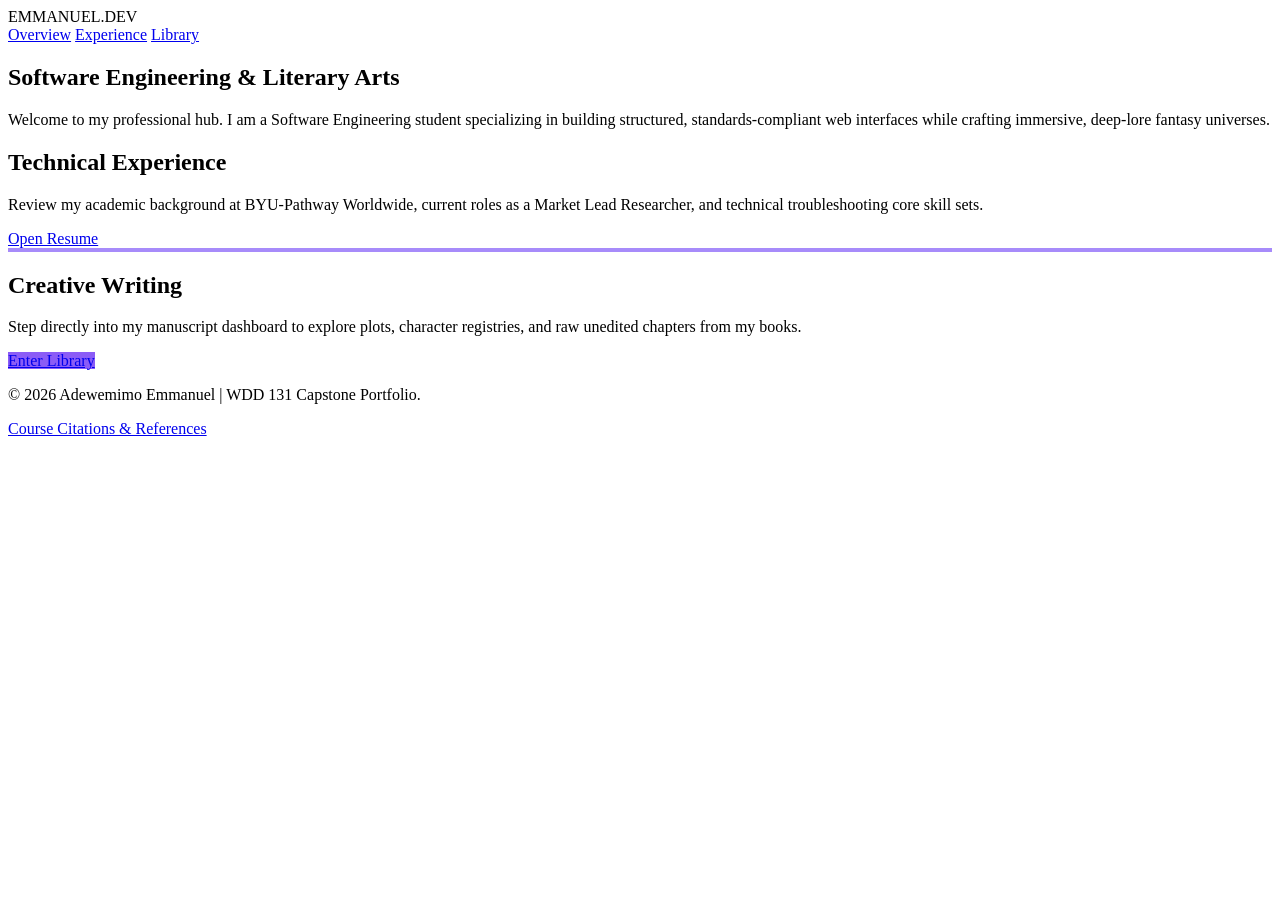
==== project/index.html @ 6c1854cb "project" ====
<!DOCTYPE html>
<html lang="en">
<head>
    <meta charset="UTF-8">
    <meta name="viewport" content="width=device-width, initial-scale=1.0">
    <title>Adewemimo Emmanuel | Portfolio Hub</title>
    <link rel="stylesheet" href="project.css">
    <script src="project.js" defer></script>
</head>
<body>

    <nav>
        <div class="logo">EMMANUEL.DEV</div>
        <div class="nav-links">
            <a href="index.html" class="active">Overview</a>
            <a href="resume.html">Experience</a>
            <a href="library.html">Library</a>
        </div>
    </nav>

    <main class="container">
        <section class="hero">
            <h1>Software Engineering & Literary Arts</h1>
            <p>Welcome to my professional hub. I am a Software Engineering student specializing in building structured, standards-compliant web interfaces while crafting immersive, deep-lore fantasy universes.</p>
        </section>

        <section class="split-gate">
            <div class="gate-card">
                <h2>Technical Experience</h2>
                <p>Review my academic background at BYU-Pathway Worldwide, current roles as a Market Lead Researcher, and technical troubleshooting core skill sets.</p>
                <a href="resume.html" class="btn-link">Open Resume</a>
            </div>
            <div class="gate-card" style="border-top: 4px solid #a78bfa;">
                <h2>Creative Writing</h2>
                <p>Step directly into my manuscript dashboard to explore plots, character registries, and raw unedited chapters from my books.</p>
                <a href="library.html" class="btn-link" style="background-color: #8b5cf6;">Enter Library</a>
            </div>
        </section>
    </main>

    <footer>
        <p>&copy; 2026 Adewemimo Emmanuel | WDD 131 Capstone Portfolio.</p>
        <p><a href="references.html">Course Citations & References</a></p>
    </footer>

</body>
</html>
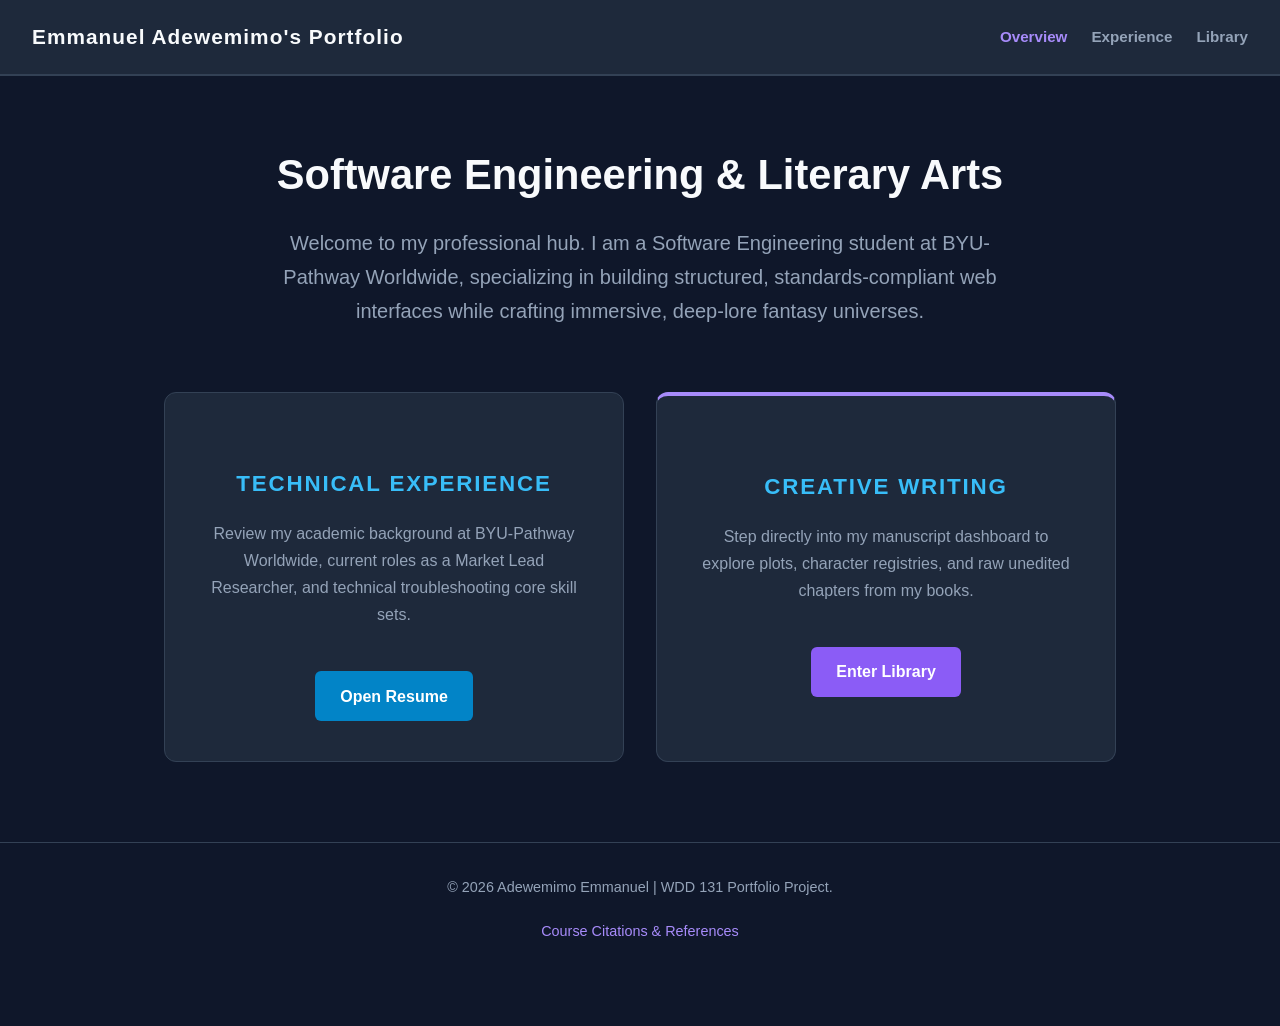
==== commit 9193f7ff: "alt" ====
--- a/project/index.html
+++ b/project/index.html
@@ -10,7 +10,7 @@
 <body>
 
     <nav>
-        <div class="logo">EMMANUEL.DEV</div>
+        <div class="logo">Emmanuel Adewemimo's Portfolio</div>
         <div class="nav-links">
             <a href="index.html" class="active">Overview</a>
             <a href="resume.html">Experience</a>
@@ -21,7 +21,7 @@
     <main class="container">
         <section class="hero">
             <h1>Software Engineering & Literary Arts</h1>
-            <p>Welcome to my professional hub. I am a Software Engineering student specializing in building structured, standards-compliant web interfaces while crafting immersive, deep-lore fantasy universes.</p>
+            <p>Welcome to my professional hub. I am a Software Engineering student at BYU-Pathway Worldwide, specializing in building structured, standards-compliant web interfaces while crafting immersive, deep-lore fantasy universes.</p>
         </section>
 
         <section class="split-gate">
@@ -39,7 +39,7 @@
     </main>
 
     <footer>
-        <p>&copy; 2026 Adewemimo Emmanuel | WDD 131 Capstone Portfolio.</p>
+        <p>&copy; 2026 Adewemimo Emmanuel | WDD 131 Portfolio Project.</p>
         <p><a href="references.html">Course Citations & References</a></p>
     </footer>
 
--- a/project/project.css
+++ b/project/project.css
@@ -0,0 +1,385 @@
+/* ==========================================================================
+   WDD 131 Cohesive Responsive Global CSS Framework
+   ========================================================================== */
+* {
+    box-sizing: border-box;
+    margin: 0;
+    padding: 0;
+}
+
+body {
+    font-family: 'Segoe UI', Tahoma, Geneva, Verdana, sans-serif;
+    background-color: #0f172a;
+    color: #cbd5e1;
+    line-height: 1.7;
+    padding-bottom: 4rem;
+}
+
+/* Nav Shell Layout */
+nav {
+    background-color: #1e293b;
+    padding: 1.2rem 2rem;
+    display: flex;
+    justify-content: space-between;
+    align-items: center;
+    border-bottom: 2px solid #334155;
+    position: sticky;
+    top: 0;
+    z-index: 100;
+}
+
+nav .logo {
+    font-weight: 700;
+    color: #f8fafc;
+    font-size: 1.3rem;
+    letter-spacing: 0.05em;
+}
+
+nav .nav-links {
+    display: flex;
+    gap: 1.5rem;
+}
+
+nav a {
+    color: #94a3b8;
+    text-decoration: none;
+    font-weight: 600;
+    font-size: 0.95rem;
+    transition: color 0.3s ease;
+}
+
+nav a:hover, nav a.active {
+    color: #a78bfa;
+}
+
+/* Shared Core Components */
+.container {
+    max-width: 1000px;
+    margin: 3rem auto;
+    padding: 0 1.5rem;
+}
+
+h1 {
+    font-size: 2.6rem;
+    color: #f8fafc;
+    margin-bottom: 1rem;
+    font-weight: 800;
+}
+
+h2 {
+    color: #38bdf8;
+    font-size: 1.4rem;
+    text-transform: uppercase;
+    letter-spacing: 0.08em;
+    margin-top: 2rem;
+    margin-bottom: 1rem;
+}
+
+p {
+    margin-bottom: 1.2rem;
+    color: #94a3b8;
+}
+
+/* Home View Layout Mechanics */
+.hero {
+    text-align: center;
+    margin: 4rem auto;
+}
+
+.hero p {
+    font-size: 1.25rem;
+    max-width: 750px;
+    margin: 0 auto;
+}
+
+.split-gate {
+    display: grid;
+    grid-template-columns: repeat(auto-fit, minmax(300px, 1fr));
+    gap: 2rem;
+}
+
+.gate-card {
+    background: #1e293b;
+    border: 1px solid #334155;
+    border-radius: 12px;
+    padding: 2.5rem;
+    text-align: center;
+    transition: transform 0.3s ease, border-color 0.3s ease;
+}
+
+.gate-card:hover {
+    transform: translateY(-4px);
+    border-color: #38bdf8;
+}
+
+.btn-link {
+    display: inline-block;
+    margin-top: 1.5rem;
+    background-color: #0284c7;
+    color: #fff;
+    text-decoration: none;
+    padding: 0.7rem 1.6rem;
+    border-radius: 6px;
+    font-weight: 600;
+    transition: background-color 0.2s ease;
+}
+
+.btn-link:hover {
+    background-color: #0369a1;
+}
+
+/* Resume Layout Fields */
+.resume-section {
+    background: #1e293b;
+    padding: 2rem;
+    border-radius: 12px;
+    border: 1px solid #334155;
+    margin-bottom: 1.5rem;
+}
+
+.job-title {
+    font-size: 1.25rem;
+    font-weight: 700;
+    color: #f8fafc;
+    display: flex;
+    justify-content: space-between;
+    flex-wrap: wrap;
+    gap: 0.5rem;
+}
+
+.job-title span {
+    font-size: 0.95rem;
+    color: #64748b;
+}
+
+.company {
+    color: #a78bfa;
+    font-style: italic;
+    margin-bottom: 1rem;
+    font-weight: 500;
+}
+
+.resume-section ul {
+    padding-left: 1.2rem;
+}
+
+.resume-section li {
+    margin-bottom: 0.5rem;
+    color: #cbd5e1;
+}
+
+.skills-grid {
+    display: flex;
+    flex-wrap: wrap;
+    gap: 0.6rem;
+    margin-top: 1rem;
+}
+
+.skill-tag {
+    background: #334155;
+    color: #f8fafc;
+    padding: 0.35rem 0.85rem;
+    border-radius: 6px;
+    font-size: 0.85rem;
+    font-weight: 600;
+}
+
+.responsive-img {
+    max-width: 100%;
+    height: auto;
+    border-radius: 8px;
+    border: 1px solid #334155;
+    margin-top: 1rem;
+}
+
+/* Library Layout Panels */
+.library-grid {
+    display: grid;
+    grid-template-columns: repeat(auto-fit, minmax(320px, 1fr));
+    gap: 2rem;
+    margin-bottom: 3rem;
+}
+
+.book-card {
+    background: #1e293b;
+    border: 1px solid #334155;
+    border-radius: 12px;
+    padding: 2rem;
+    display: flex;
+    flex-direction: column;
+    justify-content: space-between;
+}
+
+.book-title {
+    font-size: 1.6rem;
+    font-weight: 700;
+    color: #f8fafc;
+    margin-bottom: 0.4rem;
+}
+
+.book-tagline {
+    color: #a78bfa;
+    font-size: 0.9rem;
+    margin-bottom: 1.5rem;
+    font-style: italic;
+}
+
+.button-group {
+    display: flex;
+    flex-wrap: wrap;
+    gap: 0.5rem;
+}
+
+.btn-interactive {
+    background-color: #334155;
+    color: #f8fafc;
+    border: none;
+    padding: 0.55rem 1rem;
+    border-radius: 6px;
+    cursor: pointer;
+    font-weight: 600;
+    font-size: 0.85rem;
+    transition: background-color 0.2s ease, color 0.2s ease;
+}
+
+.btn-interactive:hover {
+    background-color: #38bdf8;
+    color: #0f172a;
+}
+
+/* Output Workspace Frame */
+.display-container {
+    background-color: #0b0f19;
+    border: 2px dashed #475569;
+    border-radius: 12px;
+    padding: 2.5rem;
+    min-height: 250px;
+}
+
+.display-label {
+    display: block;
+    color: #38bdf8;
+    font-weight: 700;
+    font-size: 0.85rem;
+    text-transform: uppercase;
+    letter-spacing: 0.1em;
+    margin-bottom: 1rem;
+    border-bottom: 1px solid #1e293b;
+    padding-bottom: 0.5rem;
+}
+
+.display-body-text {
+    color: #e2e8f0;
+    font-size: 1.1rem;
+    line-height: 1.8;
+}
+
+.placeholder-text {
+    color: #475569;
+    font-style: italic;
+    text-align: center;
+    padding-top: 5rem;
+}
+
+/* WDD Form Layout Standards */
+.form-container {
+    background: #1e293b;
+    border: 1px solid #334155;
+    border-radius: 12px;
+    padding: 2.5rem;
+    margin-top: 3rem;
+}
+
+.form-group {
+    margin-bottom: 1.5rem;
+    display: flex;
+    flex-direction: column;
+    gap: 0.5rem;
+}
+
+label {
+    font-weight: 600;
+    color: #f8fafc;
+    font-size: 0.95rem;
+}
+
+input[type="text"], select, textarea {
+    width: 100%;
+    padding: 0.75rem;
+    background-color: #0f172a;
+    border: 1px solid #475569;
+    border-radius: 6px;
+    color: #f8fafc;
+    font-size: 1rem;
+    transition: border-color 0.2s ease;
+}
+
+input[type="text"]:focus, select:focus, textarea:focus {
+    outline: none;
+    border-color: #38bdf8;
+}
+
+.btn-submit {
+    background-color: #a78bfa;
+    color: #0f172a;
+    font-weight: 700;
+    padding: 0.8rem 2rem;
+    border: none;
+    border-radius: 6px;
+    cursor: pointer;
+    font-size: 1rem;
+    transition: background-color 0.2s ease;
+}
+
+.btn-submit:hover {
+    background-color: #c084fc;
+}
+
+.success-alert {
+    background-color: rgba(16, 185, 129, 0.15);
+    border: 1px solid #10b981;
+    color: #34d399;
+    padding: 1rem;
+    border-radius: 6px;
+    margin-bottom: 1.5rem;
+}
+
+.counter-badge {
+    display: inline-block;
+    background: #334155;
+    color: #38bdf8;
+    padding: 0.4rem 1rem;
+    border-radius: 20px;
+    font-weight: 600;
+    font-size: 0.9rem;
+    margin-bottom: 1rem;
+}
+
+footer {
+    text-align: center;
+    margin-top: 5rem;
+    padding-top: 2rem;
+    border-top: 1px solid #334155;
+    font-size: 0.9rem;
+    color: #64748b;
+}
+
+footer a {
+    color: #a78bfa;
+    text-decoration: none;
+}
+
+footer a:hover {
+    text-decoration: underline;
+}
+
+/* Media Query Adaptations */
+@media (max-width: 768px) {
+    nav {
+        flex-direction: column;
+        gap: 1rem;
+    }
+    .library-grid, .split-gate {
+        grid-template-columns: 1fr;
+    }
+}
